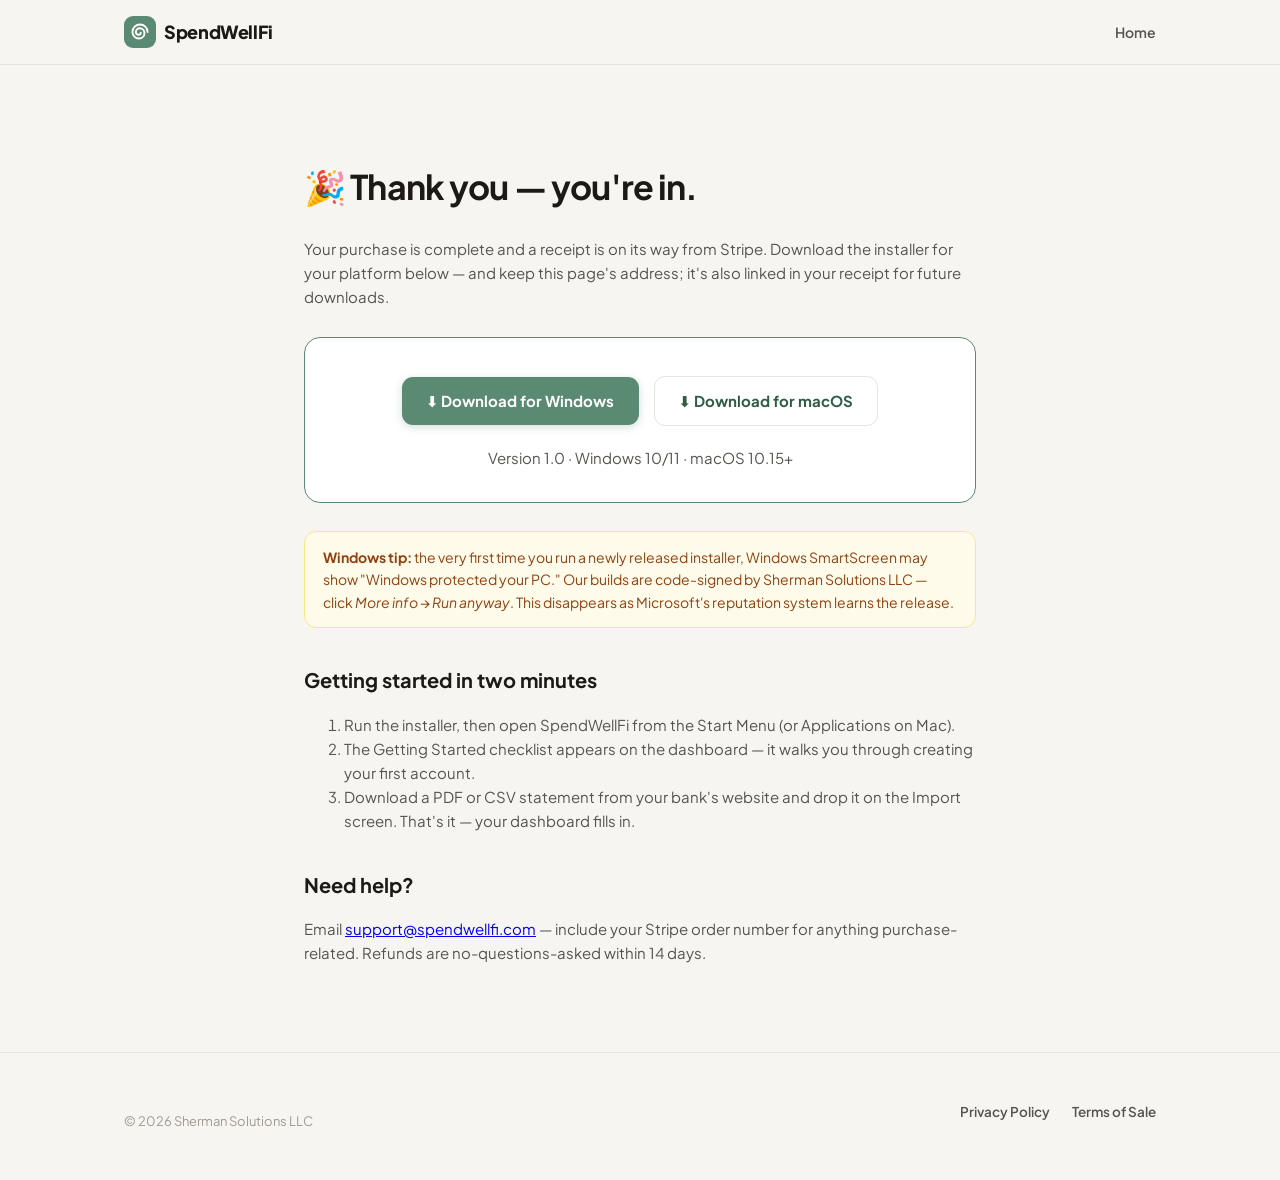
==== download.html @ bf960ba1 "Logo: replace the dollar-sign S with the Compound Spiral The S-with-vertical-stem was too close to a" ====
<!DOCTYPE html>
<html lang="en">
<head>
  <meta charset="UTF-8" />
  <meta name="viewport" content="width=device-width, initial-scale=1.0" />
  <title>Download SpendWellFi — Thank you!</title>
  <meta name="robots" content="noindex" />
  <link href="https://fonts.googleapis.com/css2?family=Plus+Jakarta+Sans:wght@400;500;600;700;800&display=swap" rel="stylesheet" />
  <link rel="icon" type="image/svg+xml" href="icons/favicon.svg" />
  <link rel="stylesheet" href="styles.css" />
</head>
<body>
  <nav class="nav">
    <div class="container nav-inner">
      <div class="brand">
        <span class="brand-mark" aria-hidden="true">
          <svg viewBox="0 0 64 64" fill="none">
            <path d="M 54 32 C 54 19.85 44.15 10 32 10 C 19.85 10 10 19.85 10 32 C 10 42.49 18.51 51 29 51 C 38 51 45 44 45 35 C 45 27.27 38.73 21 31 21 C 24.93 21 20 25.93 20 32 C 20 36.42 23.58 40 28 40 C 31.31 40 34 37.31 34 34" stroke="currentColor" stroke-width="5.5" stroke-linecap="round" stroke-linejoin="round" />
          </svg>
        </span>
        <span>SpendWellFi</span>
      </div>
      <div class="nav-links"><a href="index.html">Home</a></div>
    </div>
  </nav>

  <main class="page">
    <h1>🎉 Thank you — you're in.</h1>
    <p>
      Your purchase is complete and a receipt is on its way from Stripe.
      Download the installer for your platform below — and keep this page's
      address; it's also linked in your receipt for future downloads.
    </p>

    <div class="download-box">
      <!-- DOWNLOADS: replace hrefs with your hosted installer URLs (see README) -->
      <a class="btn btn-primary" href="dl/SpendWellFi-1.0-windows-setup.exe">⬇ Download for Windows</a>
      <a class="btn btn-ghost" href="REPLACE_WITH_MACOS_DMG_URL">⬇ Download for macOS</a>
      <p class="price-note">Version 1.0 · Windows 10/11 · macOS 10.15+</p>
    </div>

    <div class="note-box">
      <strong>Windows tip:</strong> the very first time you run a newly released installer, Windows
      SmartScreen may show "Windows protected your PC." Our builds are code-signed by
      Sherman Solutions LLC — click <em>More info → Run anyway</em>. This disappears as
      Microsoft's reputation system learns the release.
    </div>

    <h2>Getting started in two minutes</h2>
    <ol>
      <li>Run the installer, then open SpendWellFi from the Start Menu (or Applications on Mac).</li>
      <li>The Getting Started checklist appears on the dashboard — it walks you through creating your first account.</li>
      <li>Download a PDF or CSV statement from your bank's website and drop it on the Import screen. That's it — your dashboard fills in.</li>
    </ol>

    <h2>Need help?</h2>
    <p>
      Email <a href="mailto:support@spendwellfi.com">support@spendwellfi.com</a> — include your
      Stripe order number for anything purchase-related. Refunds are no-questions-asked within 14 days.
    </p>
  </main>

  <footer class="footer">
    <div class="container footer-inner">
      <p>© 2026 Sherman Solutions LLC</p>
      <div class="footer-links">
        <a href="privacy.html">Privacy Policy</a>
        <a href="terms.html">Terms of Sale</a>
      </div>
    </div>
  </footer>
</body>
</html>
---- styles.css ----
/* SpendWellFi marketing site — matches the app's design language:
   cream surfaces, sage accent, Plus Jakarta Sans, quiet borders. */

:root {
  --bg: #F7F5F2;
  --surface: #FFFFFF;
  --ink: #1c1917;
  --ink-soft: #57534e;
  --ink-mute: #a09a90;
  --accent: #5B8A72;
  --accent-deep: #2f5c42;
  --accent-light: #EEF5EE;
  --border: #e8e4df;
  --radius: 14px;
}

* { box-sizing: border-box; }

html { scroll-behavior: smooth; }

body {
  margin: 0;
  font-family: 'Plus Jakarta Sans', 'Inter', system-ui, sans-serif;
  background: var(--bg);
  color: var(--ink);
  line-height: 1.6;
  -webkit-font-smoothing: antialiased;
}

.container { max-width: 1080px; margin: 0 auto; padding: 0 24px; }
.narrow { max-width: 720px; }

/* ── Nav ─────────────────────────────────────────────── */
.nav {
  position: sticky; top: 0; z-index: 50;
  background: rgba(247, 245, 242, 0.92);
  backdrop-filter: blur(8px);
  border-bottom: 1px solid var(--border);
}
.nav-inner { display: flex; align-items: center; justify-content: space-between; height: 64px; }
.brand { display: flex; align-items: center; gap: 8px; font-weight: 800; font-size: 18px; letter-spacing: -0.02em; color: var(--ink); text-decoration: none; }
.brand-mark {
  display: inline-flex; align-items: center; justify-content: center;
  width: 32px; height: 32px; border-radius: 9px;
  background: var(--accent); color: #fff;
  flex-shrink: 0;
}
.brand-mark svg {
  width: 22px; height: 22px;
  display: block;
}
.nav-links { display: flex; align-items: center; gap: 22px; }
.nav-links a { color: var(--ink-soft); text-decoration: none; font-size: 14px; font-weight: 600; }
.nav-links a:hover { color: var(--accent-deep); }
/* The nav-links text-link rule above out-specifies .btn-primary's color,
   washing the Buy button to muted gray. Force the button colors back. */
.nav-links a.btn-primary { color: #fff; }
.nav-links a.btn-primary:hover { color: #fff; }
.nav-links a.btn-ghost { color: var(--accent-deep); }

/* ── Buttons ─────────────────────────────────────────── */
.btn {
  display: inline-block; text-decoration: none; font-weight: 700;
  border-radius: 11px; padding: 12px 24px; font-size: 15px;
  transition: transform 0.12s ease, box-shadow 0.12s ease;
}
.btn-primary {
  background: var(--accent); color: #fff;
  box-shadow: 0 2px 8px rgba(91, 138, 114, 0.28);
}
.btn-primary:hover { transform: translateY(-1px); box-shadow: 0 4px 14px rgba(91, 138, 114, 0.34); }
.btn-ghost { color: var(--accent-deep); border: 1.5px solid var(--border); background: var(--surface); }
.btn-ghost:hover { border-color: var(--accent); }
.btn-small { padding: 9px 18px; font-size: 13.5px; border-radius: 9px; }
.btn-big { padding: 16px 40px; font-size: 17px; }

/* ── Hero ────────────────────────────────────────────── */
.hero { padding: 96px 0 80px; text-align: center; }
.eyebrow {
  display: inline-block; font-size: 12.5px; font-weight: 700;
  letter-spacing: 0.06em; text-transform: uppercase;
  color: var(--accent-deep); background: var(--accent-light);
  border: 1px solid var(--border); border-radius: 99px; padding: 6px 16px;
}
.hero h1 {
  font-size: clamp(40px, 7vw, 64px); font-weight: 800;
  letter-spacing: -0.035em; line-height: 1.05; margin: 24px 0 20px;
}
.hero h1 em { font-style: italic; color: var(--accent-deep); }
.lede { font-size: 18.5px; color: var(--ink-soft); max-width: 620px; margin: 0 auto 32px; }
.hero-actions { display: flex; gap: 14px; justify-content: center; flex-wrap: wrap; }
.hero-note { font-size: 13px; color: var(--ink-mute); margin-top: 20px; }

/* ── Bands & sections ────────────────────────────────── */
.band { padding: 64px 0; background: var(--surface); border-top: 1px solid var(--border); border-bottom: 1px solid var(--border); }
.band h2 { font-size: 28px; letter-spacing: -0.02em; margin: 0 0 14px; }
.band p { color: var(--ink-soft); font-size: 16.5px; margin: 0; }

.band-accent { background: var(--accent-deep); color: #fff; border: none; }
.band-accent h2 { color: #fff; }
.promise { list-style: none; padding: 0; margin: 20px 0 0; display: grid; gap: 14px; }
.promise li { padding-left: 28px; position: relative; color: rgba(255,255,255,0.88); font-size: 16px; }
.promise li::before { content: "✓"; position: absolute; left: 0; font-weight: 800; color: #9fd4b8; }
.promise strong { color: #fff; }

.section { padding: 88px 0; }
.section-alt { background: var(--surface); border-top: 1px solid var(--border); }
.section-title { text-align: center; font-size: 32px; letter-spacing: -0.025em; margin: 0 0 48px; }

/* ── Feature grid ────────────────────────────────────── */
.grid { display: grid; grid-template-columns: repeat(auto-fit, minmax(290px, 1fr)); gap: 18px; }
.card {
  background: var(--surface); border: 1px solid var(--border);
  border-radius: var(--radius); padding: 24px 26px;
  box-shadow: 0 1px 2px rgba(28, 25, 23, 0.04);
}
.card h3 { margin: 0 0 8px; font-size: 16.5px; letter-spacing: -0.01em; }
.card p { margin: 0; font-size: 14px; color: var(--ink-soft); }

/* ── Pricing ─────────────────────────────────────────── */
.price-card {
  max-width: 460px; margin: 0 auto; text-align: center;
  background: var(--surface); border: 1.5px solid var(--accent);
  border-radius: 20px; padding: 44px 40px;
  box-shadow: 0 8px 32px rgba(91, 138, 114, 0.12);
}
.price-amount { font-size: 56px; font-weight: 800; letter-spacing: -0.04em; color: var(--accent-deep); }
.price-sub { font-size: 14px; color: var(--ink-mute); margin-bottom: 24px; }
.price-card ul { list-style: none; padding: 0; margin: 0 0 28px; display: grid; gap: 9px; text-align: left; }
.price-card li { padding-left: 26px; position: relative; font-size: 14.5px; color: var(--ink-soft); }
.price-card li::before { content: "✓"; position: absolute; left: 2px; color: var(--accent); font-weight: 800; }
.price-note { font-size: 12px; color: var(--ink-mute); margin: 14px 0 0; }

/* ── FAQ ─────────────────────────────────────────────── */
details {
  background: var(--bg); border: 1px solid var(--border);
  border-radius: 12px; padding: 18px 22px; margin-bottom: 10px;
}
details summary {
  cursor: pointer; font-weight: 700; font-size: 15.5px;
  list-style: none; position: relative; padding-right: 28px;
}
details summary::after { content: "+"; position: absolute; right: 0; top: 0; font-size: 20px; color: var(--accent); }
details[open] summary::after { content: "–"; }
details p { color: var(--ink-soft); font-size: 14.5px; margin: 12px 0 2px; }

/* ── Footer ──────────────────────────────────────────── */
.footer { padding: 48px 0; border-top: 1px solid var(--border); }
.footer-inner { display: flex; justify-content: space-between; align-items: flex-start; flex-wrap: wrap; gap: 24px; }
.footer p { font-size: 13px; color: var(--ink-mute); margin: 10px 0 0; }
.footer-links { display: flex; gap: 22px; flex-wrap: wrap; }
.footer-links a { color: var(--ink-soft); font-size: 13.5px; text-decoration: none; font-weight: 600; }
.footer-links a:hover { color: var(--accent-deep); }

/* ── Legal pages & download page ─────────────────────── */
.page { max-width: 720px; margin: 0 auto; padding: 72px 24px; }
.page h1 { font-size: 34px; letter-spacing: -0.025em; }
.page h2 { font-size: 20px; margin-top: 36px; }
.page p, .page li { color: var(--ink-soft); font-size: 15px; }
.page .updated { font-size: 13px; color: var(--ink-mute); }

.download-box {
  background: var(--surface); border: 1.5px solid var(--accent);
  border-radius: 16px; padding: 32px; text-align: center; margin: 28px 0;
}
.download-box .btn { margin: 6px; }
.note-box {
  background: #fffbeb; border: 1px solid #fde68a; border-radius: 12px;
  padding: 14px 18px; font-size: 14px; color: #92400e; margin-top: 20px;
}

/* ── How it works ────────────────────────────────────────── */
.why-block h2 { font-size: 28px; letter-spacing: -0.02em; margin: 0 0 18px; }
.why-block > p {
  font-size: 17px; color: var(--ink); line-height: 1.7;
  margin: 0 0 32px;
}
.howit { display: grid; gap: 18px; margin: 0 0 24px; }
.howit-step {
  background: var(--surface); border: 1px solid var(--border);
  border-radius: 14px; padding: 22px 26px;
  display: grid; grid-template-columns: 60px 1fr; gap: 14px;
  align-items: start;
}
.howit-num {
  font-size: 22px; font-weight: 800; letter-spacing: -0.02em;
  color: var(--accent); font-variant-numeric: tabular-nums;
  padding-top: 2px;
}
.howit-step h3 {
  font-size: 17px; margin: 0 0 6px; letter-spacing: -0.01em;
  color: var(--ink);
}
.howit-step p {
  font-size: 14.5px !important; color: var(--ink-soft) !important;
  margin: 0 !important; line-height: 1.6;
}
.howit-note {
  font-size: 13.5px !important; color: var(--ink-mute) !important;
  margin: 24px 0 0 !important; text-align: center; line-height: 1.6;
}
@media (max-width: 560px) {
  .howit-step { grid-template-columns: 1fr; gap: 4px; padding: 18px 20px; }
  .howit-num { font-size: 18px; }
}

/* ── Spotlights ──────────────────────────────────────────── */
.spotlight {
  background: var(--surface); border: 1px solid var(--border);
  border-radius: 18px; padding: 36px 40px; margin-bottom: 18px;
  box-shadow: 0 1px 3px rgba(28, 25, 23, 0.04);
}
.spotlight-alt {
  background: var(--accent-light); border-color: rgba(91, 138, 114, 0.2);
}
.spotlight-tag {
  display: inline-block; font-size: 11.5px; font-weight: 700;
  letter-spacing: 0.07em; text-transform: uppercase;
  color: var(--accent-deep); margin-bottom: 12px;
}
.spotlight h3 {
  font-size: 24px; letter-spacing: -0.02em; line-height: 1.25;
  margin: 0 0 14px; color: var(--ink);
}
.spotlight p {
  font-size: 16px; color: var(--ink-soft); line-height: 1.7;
  margin: 0; max-width: 640px;
}

/* ── And-also chip list ──────────────────────────────────── */
.and-also {
  font-size: 13px; font-weight: 700; letter-spacing: 0.08em;
  text-transform: uppercase; color: var(--ink-mute);
  margin: 56px 0 18px; text-align: center;
}
.chip-list {
  list-style: none; padding: 0;
  display: flex; flex-wrap: wrap; gap: 8px;
  justify-content: center;
}
.chip-list li {
  background: var(--surface); border: 1px solid var(--border);
  border-radius: 99px; padding: 8px 16px;
  font-size: 13.5px; color: var(--ink-soft);
}

/* ── Three-column promise row ────────────────────────────── */
.promise-row {
  display: grid; grid-template-columns: repeat(3, 1fr); gap: 28px;
  margin-top: 28px;
}
.promise-item h3 {
  font-size: 18px; color: #fff; margin: 12px 0 8px;
  letter-spacing: -0.01em;
}
.promise-item p {
  font-size: 14.5px; color: rgba(255, 255, 255, 0.78);
  line-height: 1.65; margin: 0;
}
.promise-num {
  font-size: 13px; font-weight: 800; letter-spacing: 0.1em;
  color: #9fd4b8; opacity: 0.85;
}

/* ── Final buy band ──────────────────────────────────────── */
.final-buy {
  text-align: center; padding: 80px 24px; background: var(--bg);
  border-top: 1px solid var(--border);
}
.final-buy h2 {
  font-size: 36px; letter-spacing: -0.03em; margin: 0 0 10px;
}
.final-buy p {
  font-size: 17px; color: var(--ink-soft); margin: 0 0 28px;
}

/* ── Floating buy button (anti-AI tell: persistent CTA) ──── */
.float-buy {
  position: fixed; bottom: 24px; right: 24px; z-index: 90;
  padding: 13px 22px; border-radius: 99px;
  background: var(--accent-deep); color: #fff;
  font-weight: 700; font-size: 14.5px; text-decoration: none;
  box-shadow: 0 8px 22px rgba(47, 92, 66, 0.32);
  opacity: 0; transform: translateY(20px) scale(0.95);
  pointer-events: none;
  transition: opacity 0.25s ease, transform 0.25s ease;
}
.float-buy.show {
  opacity: 1; transform: translateY(0) scale(1);
  pointer-events: auto;
}
.float-buy:hover { background: var(--accent); }

@media (max-width: 760px) {
  .promise-row { grid-template-columns: 1fr; gap: 24px; }
  .spotlight { padding: 28px 24px; }
  .spotlight h3 { font-size: 20px; }
  .final-buy h2 { font-size: 28px; }
}

@media (max-width: 640px) {
  .nav-links a:not(.btn) { display: none; }
  .nav-links { gap: 0; }
  .hero { padding: 64px 0 56px; }
  .float-buy { bottom: 16px; right: 16px; padding: 11px 18px; font-size: 13px; }
}
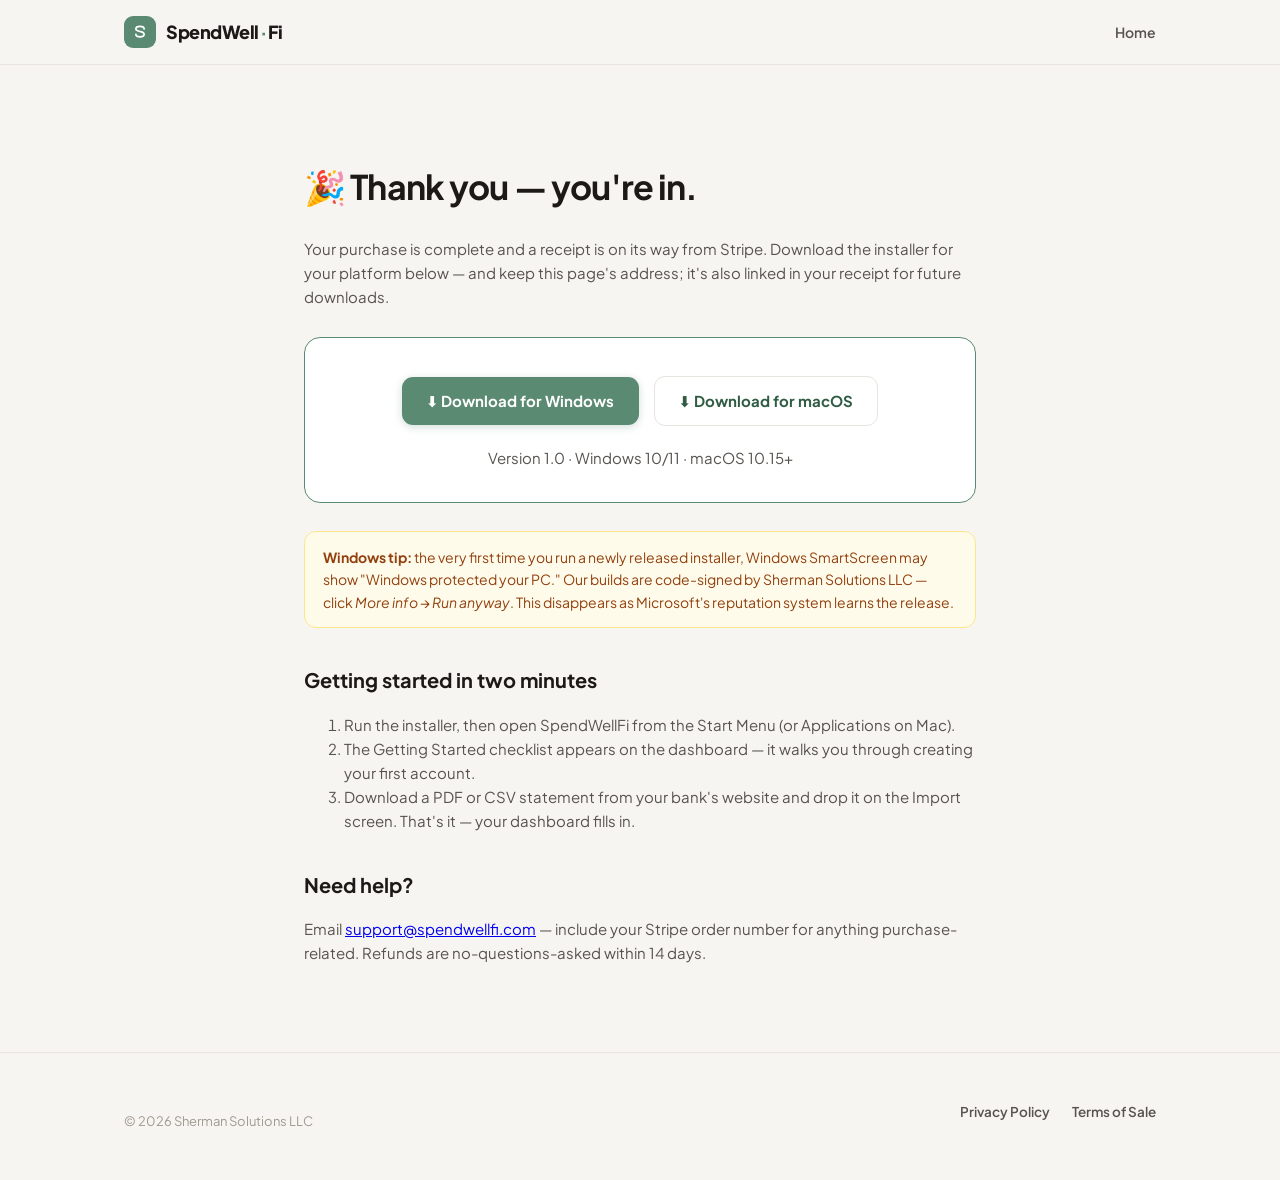
==== commit 79c1db70: "Logo: bespoke SpendWell.Fi wordmark + sage coin mark Replaces both prior attempts (the S-stem dollar" ====
--- a/download.html
+++ b/download.html
@@ -14,11 +14,12 @@
     <div class="container nav-inner">
       <div class="brand">
         <span class="brand-mark" aria-hidden="true">
-          <svg viewBox="0 0 64 64" fill="none">
-            <path d="M 54 32 C 54 19.85 44.15 10 32 10 C 19.85 10 10 19.85 10 32 C 10 42.49 18.51 51 29 51 C 38 51 45 44 45 35 C 45 27.27 38.73 21 31 21 C 24.93 21 20 25.93 20 32 C 20 36.42 23.58 40 28 40 C 31.31 40 34 37.31 34 34" stroke="currentColor" stroke-width="5.5" stroke-linecap="round" stroke-linejoin="round" />
+          <svg viewBox="0 0 64 64">
+            <circle cx="32" cy="32" r="30" fill="#5B8A72" />
+            <path d="M 44 23 C 44 18.5 39 15.5 32 15.5 C 25 15.5 20 18.5 20 23 C 20 28 27 29 32 30.5 C 37 32 44 33 44 38.5 C 44 43 39 46 32 46 C 25 46 20 43 20 38.5" fill="none" stroke="#ffffff" stroke-width="5" stroke-linecap="round" stroke-linejoin="round" />
           </svg>
         </span>
-        <span>SpendWellFi</span>
+        <span class="wordmark">SpendWell<span class="dot">·</span>Fi</span>
       </div>
       <div class="nav-links"><a href="index.html">Home</a></div>
     </div>
--- a/styles.css
+++ b/styles.css
@@ -38,7 +38,10 @@
   border-bottom: 1px solid var(--border);
 }
 .nav-inner { display: flex; align-items: center; justify-content: space-between; height: 64px; }
-.brand { display: flex; align-items: center; gap: 8px; font-weight: 800; font-size: 18px; letter-spacing: -0.02em; color: var(--ink); text-decoration: none; }
+.brand { display: flex; align-items: center; gap: 10px; font-weight: 800; font-size: 18px; letter-spacing: -0.025em; color: var(--ink); text-decoration: none; }
+.brand .dot { color: var(--accent); margin: 0 1px; font-weight: 800; }
+.brand-mark { background: transparent; }
+.brand-mark svg { width: 30px; height: 30px; }
 .brand-mark {
   display: inline-flex; align-items: center; justify-content: center;
   width: 32px; height: 32px; border-radius: 9px;
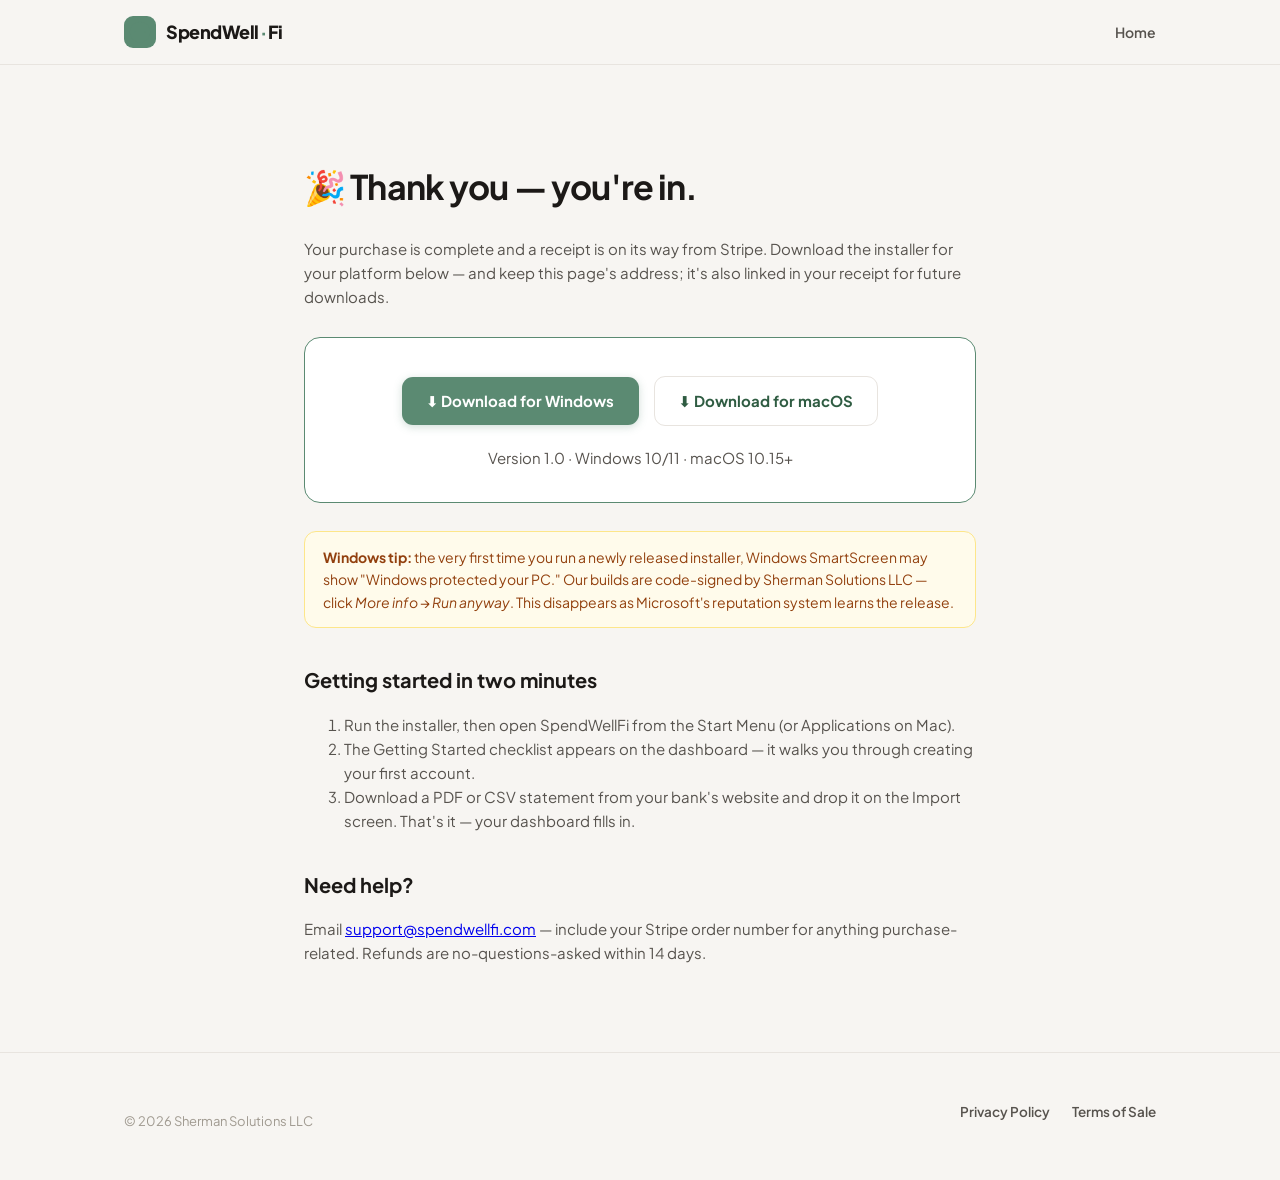
==== commit d2caaa0e: "Logo icon: drop the S, ship the slot-coin The S-in-circle was the most generic format in software br" ====
--- a/download.html
+++ b/download.html
@@ -15,8 +15,7 @@
       <div class="brand">
         <span class="brand-mark" aria-hidden="true">
           <svg viewBox="0 0 64 64">
-            <circle cx="32" cy="32" r="30" fill="#5B8A72" />
-            <path d="M 44 23 C 44 18.5 39 15.5 32 15.5 C 25 15.5 20 18.5 20 23 C 20 28 27 29 32 30.5 C 37 32 44 33 44 38.5 C 44 43 39 46 32 46 C 25 46 20 43 20 38.5" fill="none" stroke="#ffffff" stroke-width="5" stroke-linecap="round" stroke-linejoin="round" />
+            <path fill="#5B8A72" fill-rule="evenodd" d="M 32 2 a 30 30 0 1 0 0 60 a 30 30 0 1 0 0 -60 z M 18 29 h 28 a 3 3 0 0 1 0 6 h -28 a 3 3 0 0 1 0 -6 z" />
           </svg>
         </span>
         <span class="wordmark">SpendWell<span class="dot">·</span>Fi</span>
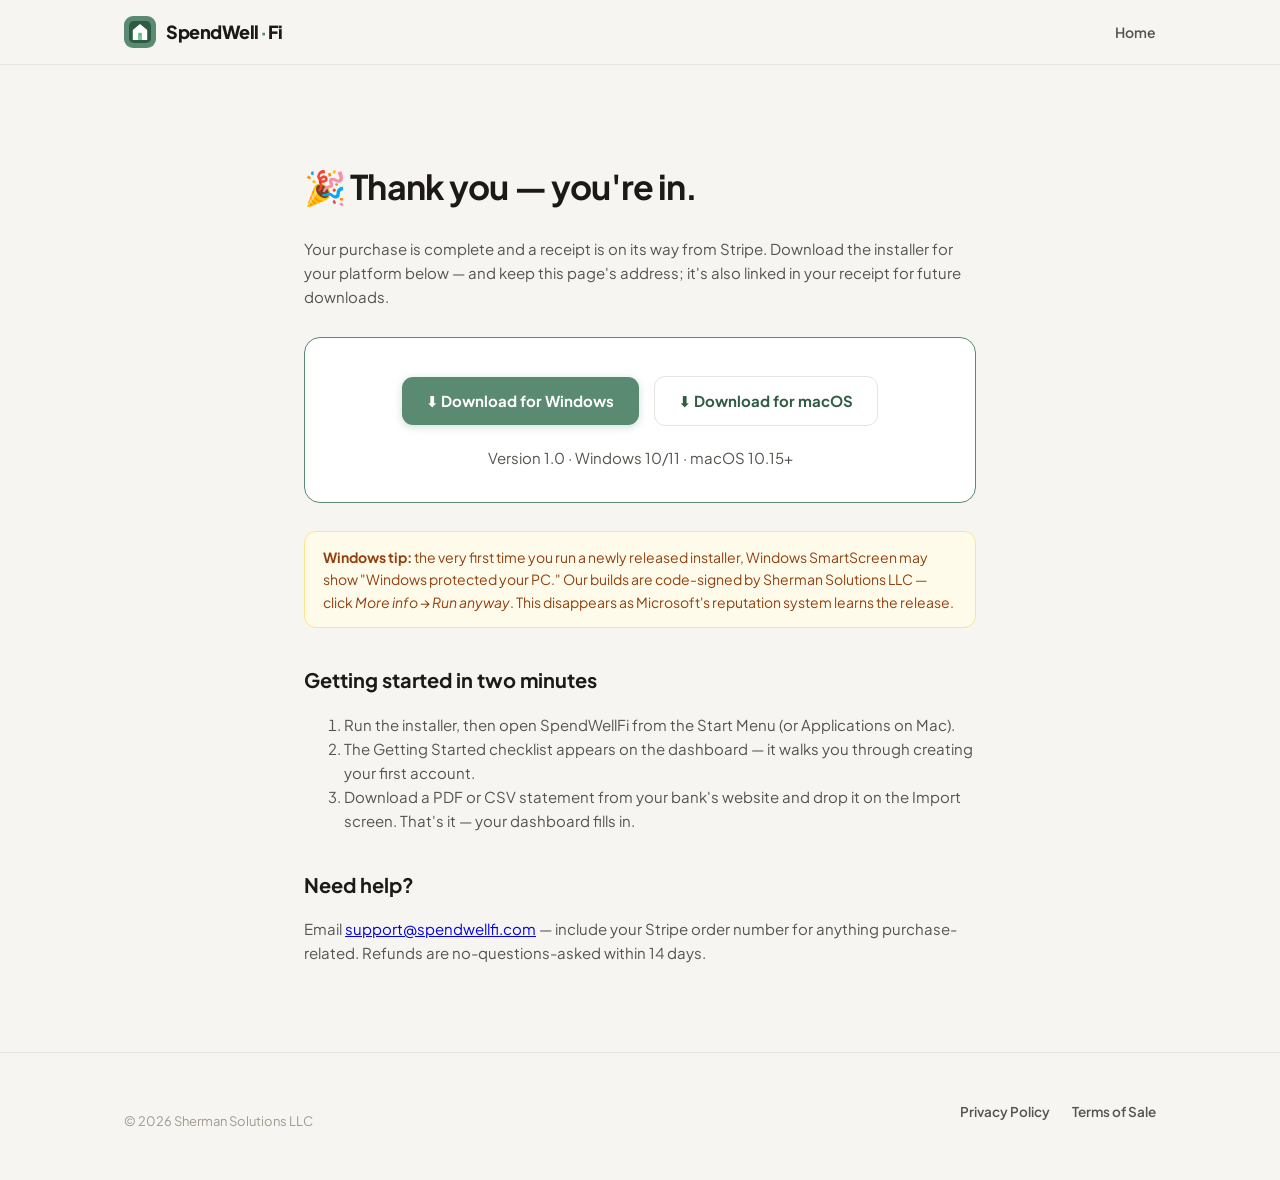
==== commit f0816794: "Logo: house+vault mark, mint accent across icon and wordmark Pivot inspired by a Grok mockup that la" ====
--- a/download.html
+++ b/download.html
@@ -15,10 +15,13 @@
       <div class="brand">
         <span class="brand-mark" aria-hidden="true">
           <svg viewBox="0 0 64 64">
-            <path fill="#5B8A72" fill-rule="evenodd" d="M 32 2 a 30 30 0 1 0 0 60 a 30 30 0 1 0 0 -60 z M 18 29 h 28 a 3 3 0 0 1 0 6 h -28 a 3 3 0 0 1 0 -6 z" />
+            <rect width="64" height="64" rx="14" fill="#2D5C42" />
+            <path fill="#ffffff" d="M 32 9 L 53 26 L 53 55 L 11 55 L 11 26 Z" />
+            <rect x="26" y="34" width="12" height="21" rx="2" fill="#7BC5A0" />
+            <circle cx="33" cy="40" r="1.6" fill="#2D5C42" />
           </svg>
         </span>
-        <span class="wordmark">SpendWell<span class="dot">·</span>Fi</span>
+        <span class="wordmark">SpendWell<span class="dot">·</span><span class="fi">Fi</span></span>
       </div>
       <div class="nav-links"><a href="index.html">Home</a></div>
     </div>
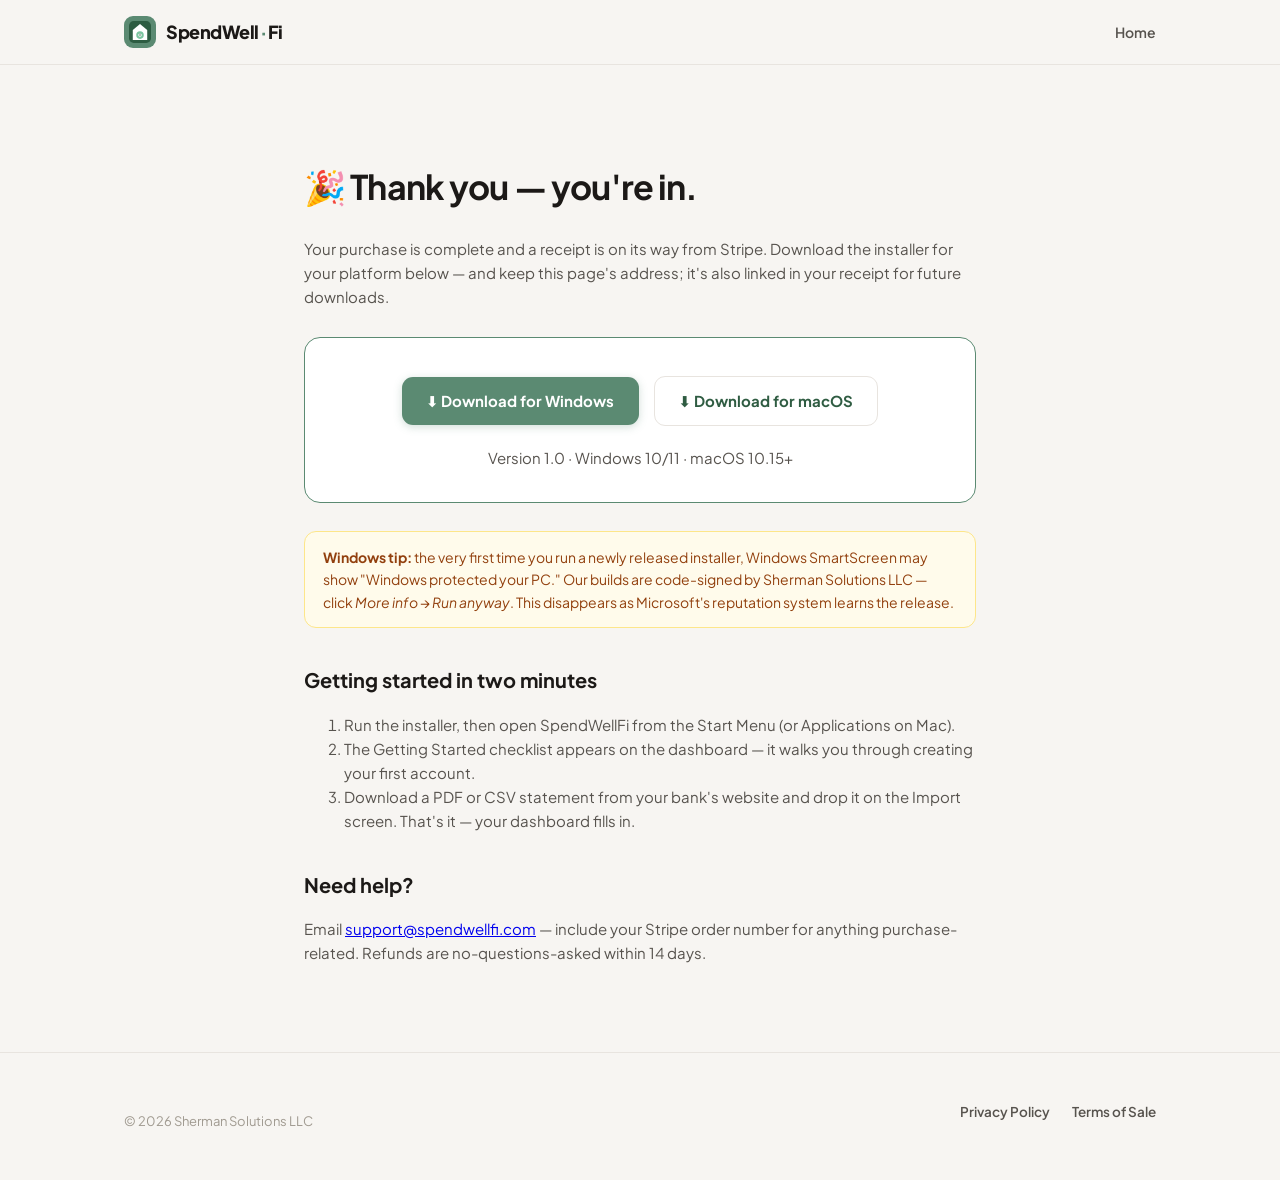
==== commit 2ab23cf1: "Logo: round combination-lock vault inside the house, dark-green wordmark The rectangle door read as " ====
--- a/download.html
+++ b/download.html
@@ -17,8 +17,10 @@
           <svg viewBox="0 0 64 64">
             <rect width="64" height="64" rx="14" fill="#2D5C42" />
             <path fill="#ffffff" d="M 32 9 L 53 26 L 53 55 L 11 55 L 11 26 Z" />
-            <rect x="26" y="34" width="12" height="21" rx="2" fill="#7BC5A0" />
-            <circle cx="33" cy="40" r="1.6" fill="#2D5C42" />
+            <circle cx="32" cy="41" r="11" fill="#7BC5A0" />
+            <circle cx="32" cy="41" r="5" fill="#ffffff" />
+            <circle cx="32" cy="41" r="1.6" fill="#2D5C42" />
+            <line x1="32" y1="41" x2="32" y2="37.5" stroke="#2D5C42" stroke-width="1.6" stroke-linecap="round" />
           </svg>
         </span>
         <span class="wordmark">SpendWell<span class="dot">·</span><span class="fi">Fi</span></span>
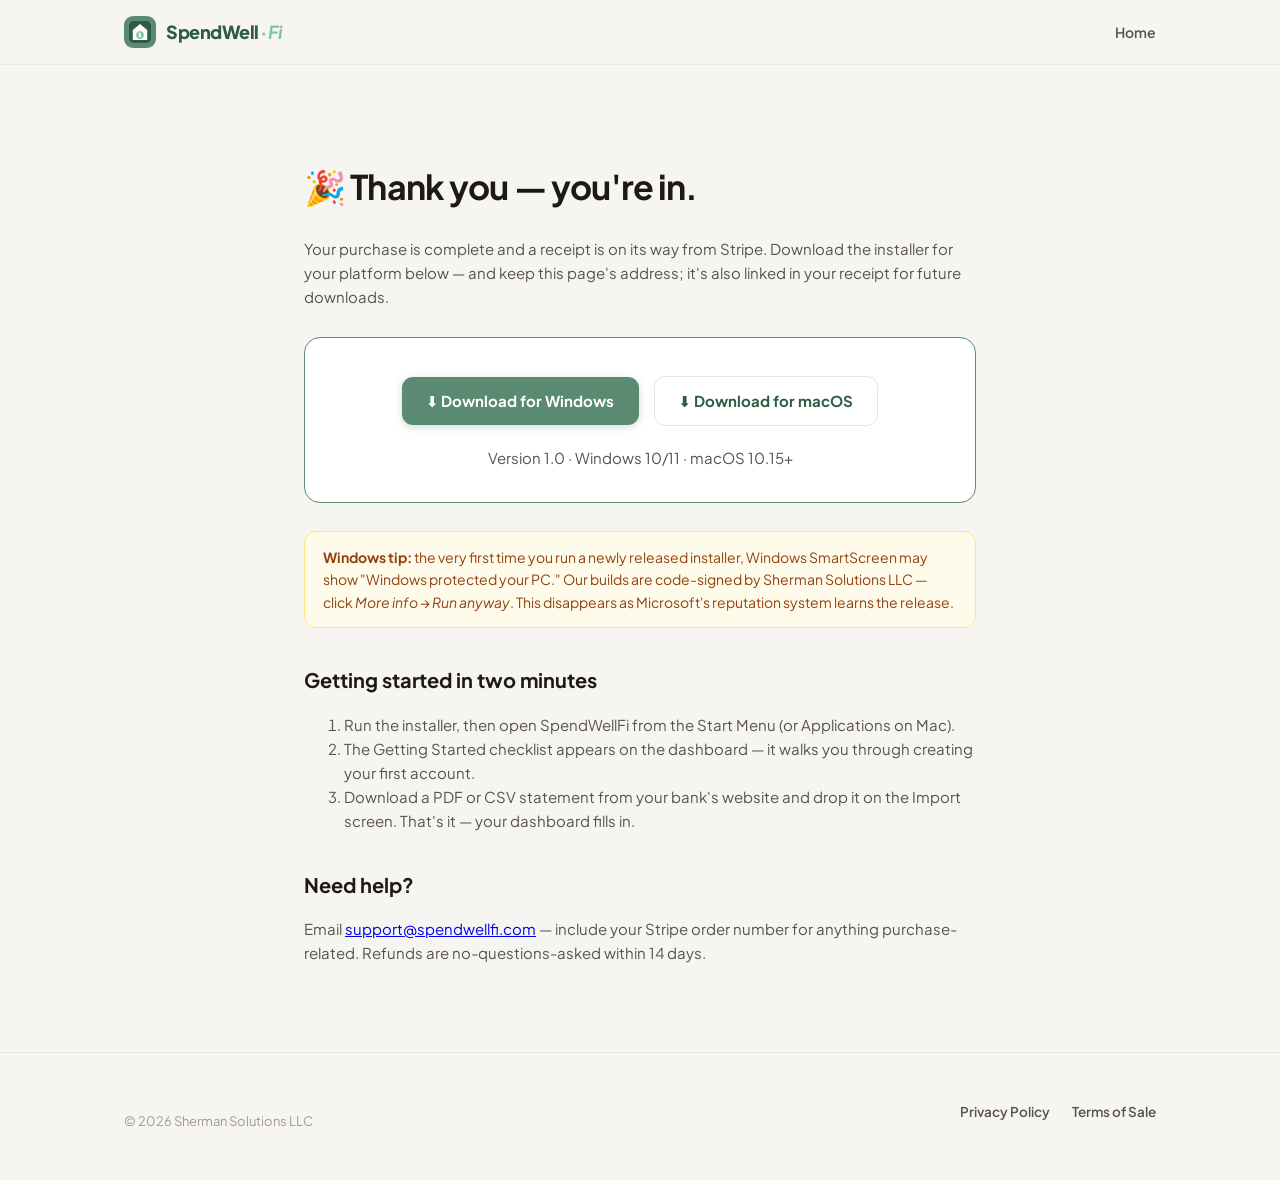
==== commit 8a2ebcac: "Logo: put a money sign in the vault so it doesn't read as smart-home app Concentric dial was a nice " ====
--- a/download.html
+++ b/download.html
@@ -18,9 +18,7 @@
             <rect width="64" height="64" rx="14" fill="#2D5C42" />
             <path fill="#ffffff" d="M 32 9 L 53 26 L 53 55 L 11 55 L 11 26 Z" />
             <circle cx="32" cy="41" r="11" fill="#7BC5A0" />
-            <circle cx="32" cy="41" r="5" fill="#ffffff" />
-            <circle cx="32" cy="41" r="1.6" fill="#2D5C42" />
-            <line x1="32" y1="41" x2="32" y2="37.5" stroke="#2D5C42" stroke-width="1.6" stroke-linecap="round" />
+            <text x="32" y="47" font-family="'Plus Jakarta Sans', system-ui, -apple-system, sans-serif" font-size="16" font-weight="800" text-anchor="middle" fill="#ffffff">$</text>
           </svg>
         </span>
         <span class="wordmark">SpendWell<span class="dot">·</span><span class="fi">Fi</span></span>
--- a/styles.css
+++ b/styles.css
@@ -38,10 +38,11 @@
   border-bottom: 1px solid var(--border);
 }
 .nav-inner { display: flex; align-items: center; justify-content: space-between; height: 64px; }
-.brand { display: flex; align-items: center; gap: 10px; font-weight: 800; font-size: 18px; letter-spacing: -0.025em; color: var(--ink); text-decoration: none; }
-.brand .dot { color: var(--accent); margin: 0 1px; font-weight: 800; }
+.brand { display: flex; align-items: center; gap: 10px; font-weight: 800; font-size: 18px; letter-spacing: -0.025em; color: #2D5C42; text-decoration: none; }
+.brand .dot { color: #7BC5A0; margin: 0 1px; font-weight: 800; }
+.brand .wordmark .fi { color: #7BC5A0; font-weight: 700; font-style: italic; }
 .brand-mark { background: transparent; }
-.brand-mark svg { width: 30px; height: 30px; }
+.brand-mark svg { width: 34px; height: 34px; display: block; }
 .brand-mark {
   display: inline-flex; align-items: center; justify-content: center;
   width: 32px; height: 32px; border-radius: 9px;
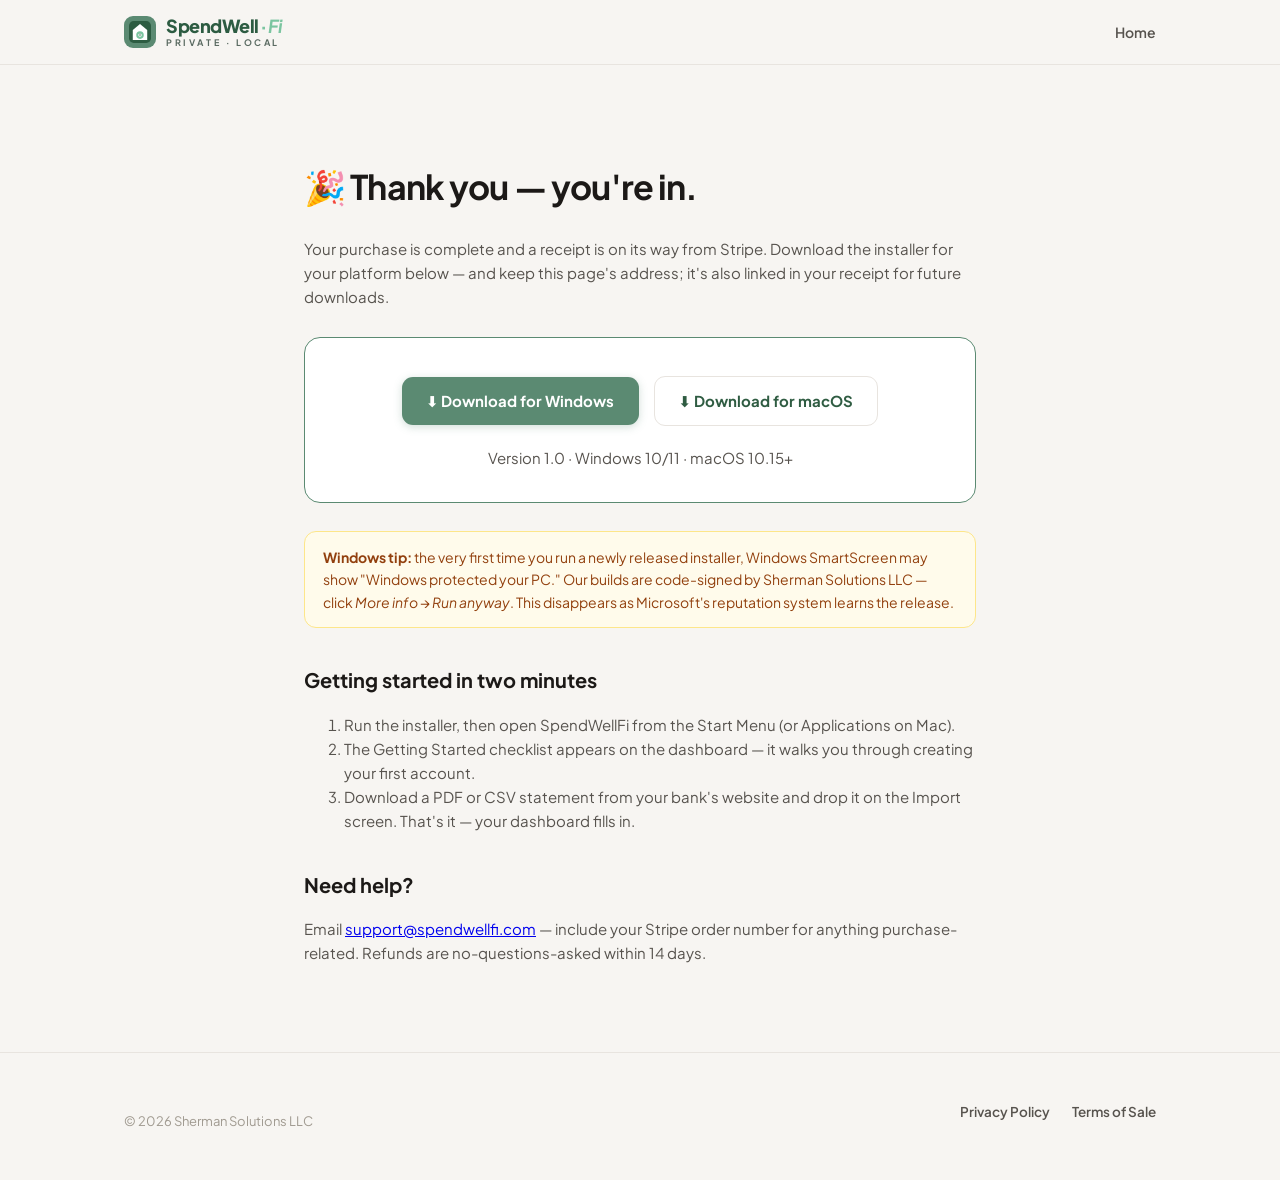
==== commit 2b8a2de4: "Logo: bring back vault dial, add PRIVATE LOCAL tagline under wordmark Mark's call - the dial-with-ti" ====
--- a/download.html
+++ b/download.html
@@ -18,10 +18,15 @@
             <rect width="64" height="64" rx="14" fill="#2D5C42" />
             <path fill="#ffffff" d="M 32 9 L 53 26 L 53 55 L 11 55 L 11 26 Z" />
             <circle cx="32" cy="41" r="11" fill="#7BC5A0" />
-            <text x="32" y="47" font-family="'Plus Jakarta Sans', system-ui, -apple-system, sans-serif" font-size="16" font-weight="800" text-anchor="middle" fill="#ffffff">$</text>
+            <circle cx="32" cy="41" r="5" fill="#ffffff" />
+            <circle cx="32" cy="41" r="1.6" fill="#2D5C42" />
+            <line x1="32" y1="41" x2="32" y2="37.5" stroke="#2D5C42" stroke-width="1.6" stroke-linecap="round" />
           </svg>
         </span>
-        <span class="wordmark">SpendWell<span class="dot">·</span><span class="fi">Fi</span></span>
+        <span class="wordmark-group">
+          <span class="wordmark">SpendWell<span class="dot">·</span><span class="fi">Fi</span></span>
+          <span class="tagline">PRIVATE · LOCAL</span>
+        </span>
       </div>
       <div class="nav-links"><a href="index.html">Home</a></div>
     </div>
--- a/styles.css
+++ b/styles.css
@@ -41,6 +41,9 @@
 .brand { display: flex; align-items: center; gap: 10px; font-weight: 800; font-size: 18px; letter-spacing: -0.025em; color: #2D5C42; text-decoration: none; }
 .brand .dot { color: #7BC5A0; margin: 0 1px; font-weight: 800; }
 .brand .wordmark .fi { color: #7BC5A0; font-weight: 700; font-style: italic; }
+.brand .wordmark-group { display: inline-flex; flex-direction: column; line-height: 1.05; }
+.brand .wordmark { display: block; }
+.brand .tagline { font-size: 9px; font-weight: 700; letter-spacing: 2.6px; color: #5B6B62; margin-top: 2px; }
 .brand-mark { background: transparent; }
 .brand-mark svg { width: 34px; height: 34px; display: block; }
 .brand-mark {
